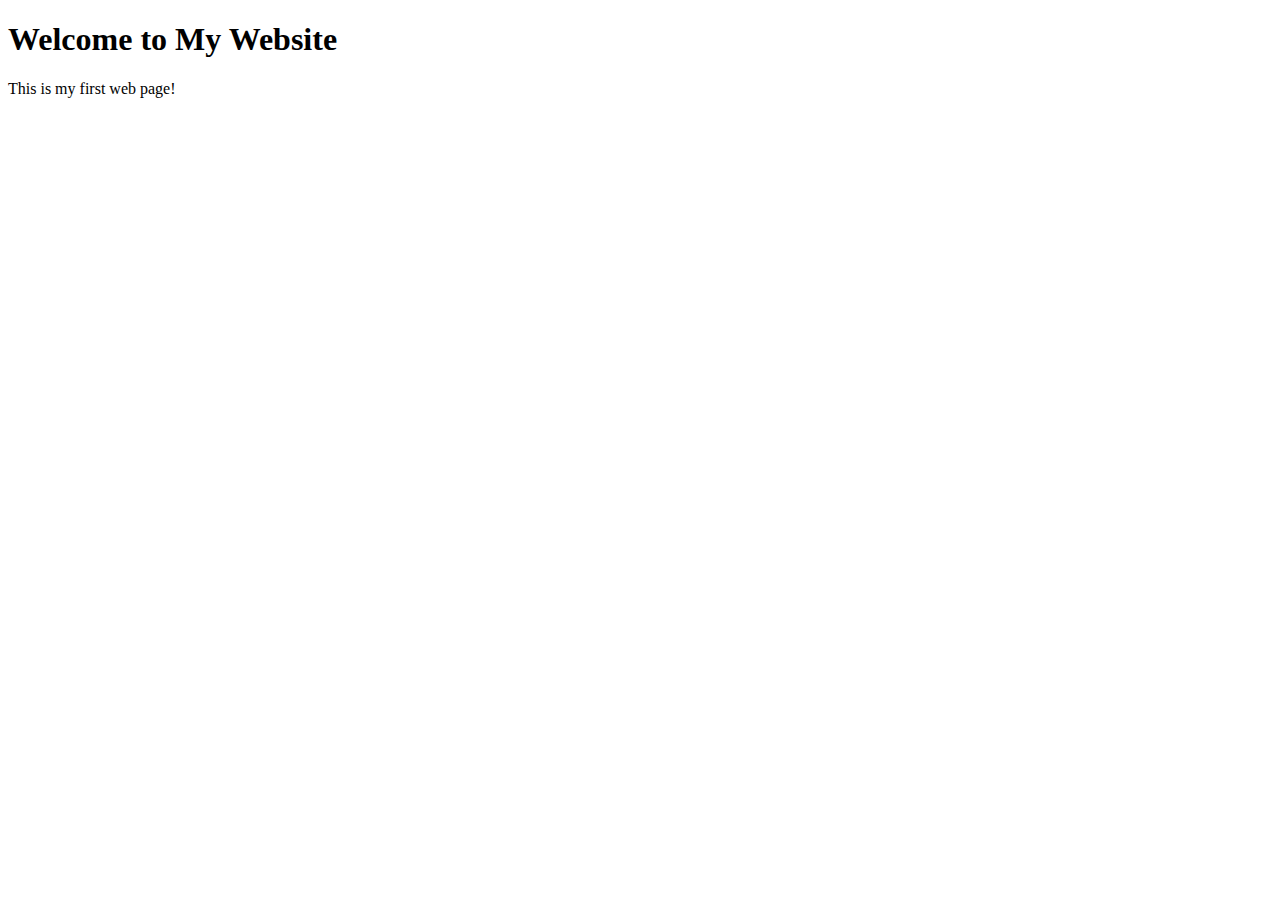
==== index.html @ 7c6dab46 "Add files via upload" ====
﻿<!DOCTYPE html>
<html lang="en">
<head>
    <meta charset="UTF-8">
    <meta name="viewport" content="width=device-width, initial-scale=1.0">
    <title>My Website</title>
</head>
<body>
    <h1>Welcome to My Website</h1>
    <p>This is my first web page!</p>
    <script src="Alert 1.js"></script>
</body>
</html>
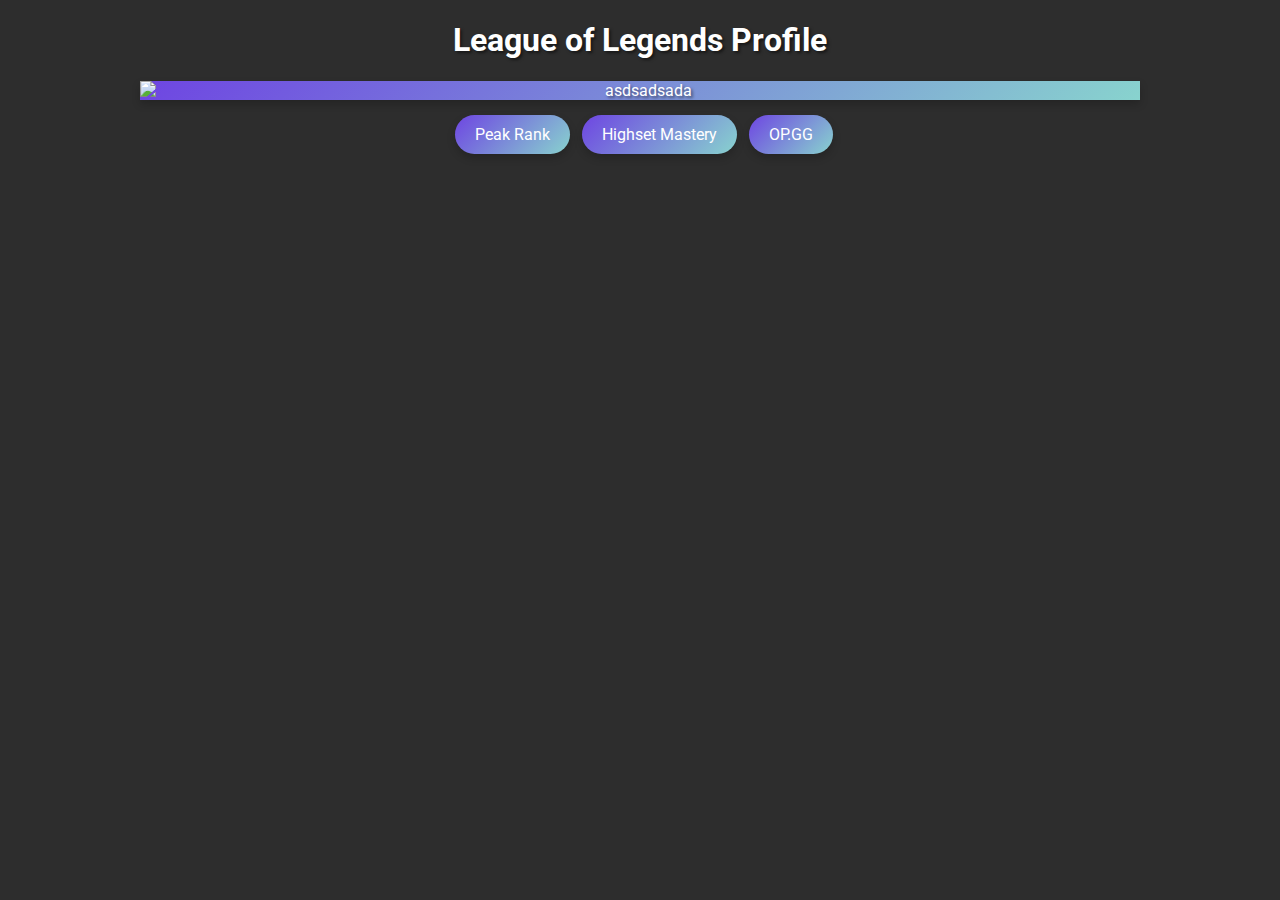
==== commit 00c6b22a: "Update index.html" ====
--- a/index.html
+++ b/index.html
@@ -1,13 +1,98 @@
-﻿<!DOCTYPE html>
+<!DOCTYPE html>
 <html lang="en">
 <head>
+
     <meta charset="UTF-8">
     <meta name="viewport" content="width=device-width, initial-scale=1.0">
-    <title>My Website</title>
+    <title>Xander's website</title>
+    <link href="https://fonts.googleapis.com/css2?family=Roboto:wght@400;700&display=swap" rel="stylesheet">
+
+    <style> 
+        body {
+            background-color: #2D2D2D; /* Dark gray background color */
+            color: white; /* Set text color to white for contrast */
+            font-family: 'Roboto', sans-serif; /* Apply the Google Font */
+            margin: 0; /* Remove default margin */
+            padding: 0; /* Remove default padding */
+            text-align: center; /* Center-align text and button */
+            background: linear-gradient(135deg,);
+            text-shadow: 2px 2px 3px rgba(0, 0, 0, 0.5);
+        }
+
+        /* Styles for the first image */
+        #img1 {
+            border-radius: 15px; /* Rounded edges */
+            width: 70%; /* Make image larger */
+            max-width: 400px; /* Limit maximum width */
+            height: auto; /* Maintain aspect ratio */
+            display: block; /* Ensure the image is a block element */
+            margin: 20px auto; /* Center the image and add margin */
+            background: linear-gradient(135deg, #6e45e2, #88d3ce); /* Keep gradient on active */
+            box-shadow: 0 4px 8px rgba(0, 0, 0, 0.2); /* Reset shadow on click */
+            transform: scale(1); /* Reset size on click */
+        }
+
+        /* Styles for the second image */
+        #img2 {
+            border-radius: 0px; /* No rounded edges */
+            width: 90%; /* Make image larger */
+            max-width: 1000px; /* Limit maximum width */
+            height: auto; /* Maintain aspect ratio */
+            display: block; /* Ensure the image is a block element */
+            margin: 10px auto; /* Center the image and add more margin */
+            background: linear-gradient(135deg, #6e45e2, #88d3ce); /* Keep gradient on active */
+            box-shadow: 0 4px 8px rgba(0, 0, 0, 0.2); /* Reset shadow on click */
+            transform: scale(1); /* Reset size on click */
+        }
+
+
+        button {
+            background: linear-gradient(135deg, #6e45e2, #88d3ce); /* Gradient background */
+            border: none; /* Remove default border */
+            color: white; /* Text color */
+            padding: 10px 20px; /* Padding inside the button */
+            font-size: 16px; /* Font size */
+            font-family: 'Roboto', sans-serif; /* Apply the Google Font to button */
+            border-radius: 25px; /* Rounded corners */
+            box-shadow: 0 4px 8px rgba(0, 0, 0, 0.2); /* Shadow effect */
+            cursor: pointer; /* Pointer cursor on hover */
+            transition: all 0.3s ease; /* Smooth transition effect */
+            margin-top: 5px; /* Add space above the button */
+            margin-bottom: 20px;
+            margin-left:8px;
+        }
+
+            button:hover {
+                background: linear-gradient(115deg, #88d3ce, #6e45e2); /* Inverse gradient on hover */
+                box-shadow: 0 6px 12px rgba(0, 0, 0, 0.3); /* Stronger shadow on hover */
+                transform: scale(1.05); /* Slightly enlarge the button */
+            }
+
+            button:active {
+                background: linear-gradient(135deg, #6e45e2, #88d3ce); /* Keep gradient on active */
+                box-shadow: 0 4px 8px rgba(0, 0, 0, 0.2); /* Reset shadow on click */
+                transform: scale(1); /* Reset size on click */s
+            }
+    </style>
 </head>
 <body>
-    <h1>Welcome to My Website</h1>
-    <p>This is my first web page!</p>
-    <script src="Alert 1.js"></script>
+
+    <!--Typogroaphy-->
+
+    <h1>League of Legends Profile</h1>
+
+    <!--Images-->
+
+    <img id="img2" src="Footages/Lol Profile.png" alt="asdsadsada">
+    <button type="button" onclick="alert('Diamond IV')">Peak Rank</button>
+    <button type="button" onclick="alert('Yasuo 1,102,256 Points⚔️')">Highset Mastery</button>
+    <a href="https://www.op.gg/summoners/euw/XANDER-BLADE?queue_type=SOLORANKED">
+        <button>OP.GG</button>
+    </a>
+
+    <!--scripts-->
+    <!--<script src="Scripts/Alert.js"></script>-->
+
+
 </body>
 </html>
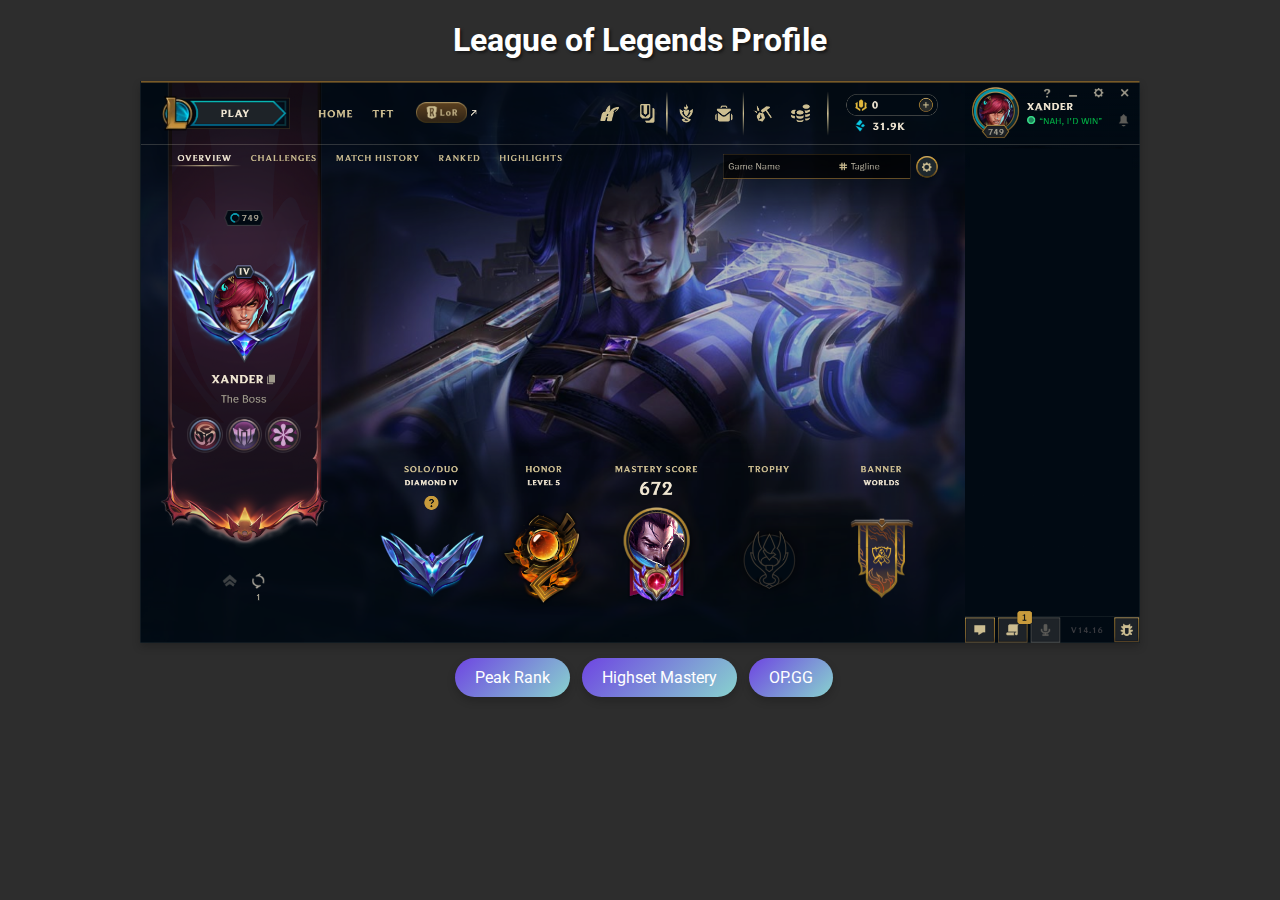
==== commit 938e2872: "Update index.html" ====
--- a/index.html
+++ b/index.html
@@ -83,7 +83,7 @@
 
     <!--Images-->
 
-    <img id="img2" src="Footages/Lol Profile.png" alt="asdsadsada">
+    <img id="img2" src="Lol Profile.png" alt="test">
     <button type="button" onclick="alert('Diamond IV')">Peak Rank</button>
     <button type="button" onclick="alert('Yasuo 1,102,256 Points⚔️')">Highset Mastery</button>
     <a href="https://www.op.gg/summoners/euw/XANDER-BLADE?queue_type=SOLORANKED">
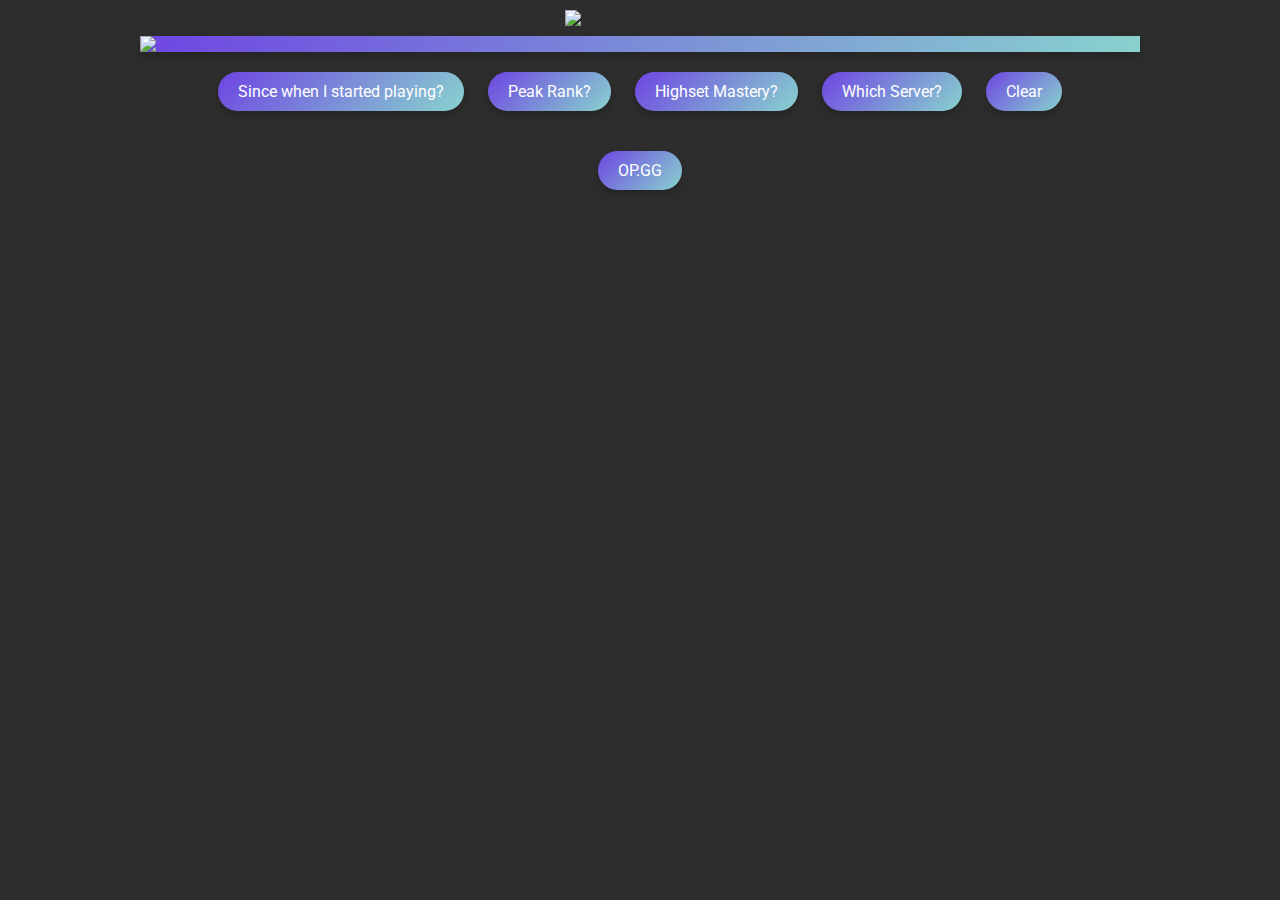
==== commit 4471974f: "Add files via upload" ====
--- a/index.html
+++ b/index.html
@@ -1,4 +1,4 @@
-<!DOCTYPE html>
+﻿<!DOCTYPE html>
 <html lang="en">
 <head>
 
@@ -12,28 +12,16 @@
             background-color: #2D2D2D; /* Dark gray background color */
             color: white; /* Set text color to white for contrast */
             font-family: 'Roboto', sans-serif; /* Apply the Google Font */
-            margin: 0; /* Remove default margin */
+            margin: auto; /* Remove default margin */
             padding: 0; /* Remove default padding */
             text-align: center; /* Center-align text and button */
             background: linear-gradient(135deg,);
             text-shadow: 2px 2px 3px rgba(0, 0, 0, 0.5);
         }
 
-        /* Styles for the first image */
-        #img1 {
-            border-radius: 15px; /* Rounded edges */
-            width: 70%; /* Make image larger */
-            max-width: 400px; /* Limit maximum width */
-            height: auto; /* Maintain aspect ratio */
-            display: block; /* Ensure the image is a block element */
-            margin: 20px auto; /* Center the image and add margin */
-            background: linear-gradient(135deg, #6e45e2, #88d3ce); /* Keep gradient on active */
-            box-shadow: 0 4px 8px rgba(0, 0, 0, 0.2); /* Reset shadow on click */
-            transform: scale(1); /* Reset size on click */
-        }
-
-        /* Styles for the second image */
-        #img2 {
+  
+        /* Styles for the image */
+        #img {
             border-radius: 0px; /* No rounded edges */
             width: 90%; /* Make image larger */
             max-width: 1000px; /* Limit maximum width */
@@ -45,6 +33,17 @@
             transform: scale(1); /* Reset size on click */
         }
 
+        #league {
+            border-radius: 0px; /* No rounded edges */
+            width: 90%; /* Make image larger */
+            max-width: 150px; /* Limit maximum width */
+            height: auto; /* Maintain aspect ratio */
+            display: block; /* Ensure the image is a block element */
+            margin: auto; /* Center the image and add more margin */
+            margin-bottom: 10px;
+            margin-top: 10px;
+            
+        }
 
         button {
             background: linear-gradient(135deg, #6e45e2, #88d3ce); /* Gradient background */
@@ -57,9 +56,10 @@
             box-shadow: 0 4px 8px rgba(0, 0, 0, 0.2); /* Shadow effect */
             cursor: pointer; /* Pointer cursor on hover */
             transition: all 0.3s ease; /* Smooth transition effect */
-            margin-top: 5px; /* Add space above the button */
-            margin-bottom: 20px;
-            margin-left:8px;
+            margin-top: 10px; /* Add space above the button */
+            margin-bottom: 10px;
+            margin-left: 10px;
+            margin-right: 10px;
         }
 
             button:hover {
@@ -77,22 +77,24 @@
 </head>
 <body>
 
-    <!--Typogroaphy-->
+    <!--<h1>League of Legends Profile</h1>-->
+    <img id="league" src="Footages/LoL_Logo_Flat_GOLD.png" />
+    <img id="img" src="Footages/Lol Profile.png">
 
-    <h1>League of Legends Profile</h1>
+    <button type="button" onclick="document.getElementById('line').innerHTML = 'Since Season 2020' ">Since when I started playing?</button>
+    <button type="button" onclick="document.getElementById('line').innerHTML = 'Diamond III'">Peak Rank?</button>
+    <button type="button" onclick="document.getElementById('line').innerText = 'Yasuo⚔️1,102,256 Points'">Highset Mastery?</button>
+    <button type="button" onclick="document.getElementById('line').innerText = 'Europe West (EUW)'">Which Server?</button>
+    <button type="button" onclick="document.getElementById('line').innerText = ''">Clear</button>
 
-    <!--Images-->
+    <h2 id="line"></h2>
 
-    <img id="img2" src="Lol Profile.png" alt="test">
-    <button type="button" onclick="alert('Diamond IV')">Peak Rank</button>
-    <button type="button" onclick="alert('Yasuo 1,102,256 Points⚔️')">Highset Mastery</button>
     <a href="https://www.op.gg/summoners/euw/XANDER-BLADE?queue_type=SOLORANKED">
         <button>OP.GG</button>
     </a>
 
-    <!--scripts-->
+
     <!--<script src="Scripts/Alert.js"></script>-->
-
 
 </body>
 </html>
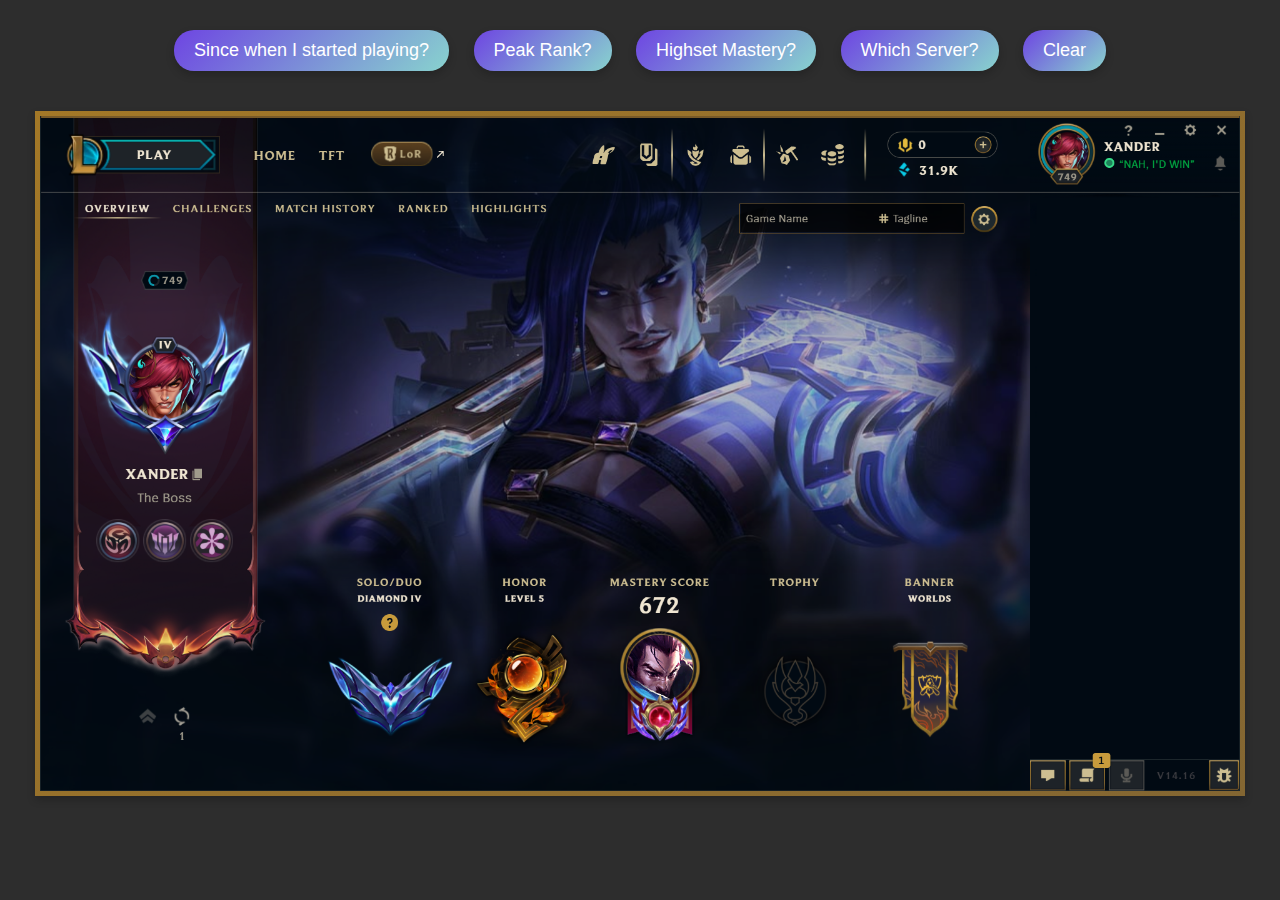
==== commit b35b3bdb: "Add files via upload" ====
--- a/index.html
+++ b/index.html
@@ -2,99 +2,23 @@
 <html lang="en">
 <head>
 
-    <meta charset="UTF-8">
-    <meta name="viewport" content="width=device-width, initial-scale=1.0">
-    <title>Xander's website</title>
-    <link href="https://fonts.googleapis.com/css2?family=Roboto:wght@400;700&display=swap" rel="stylesheet">
+     <title>Xander's website</title>
+     <link rel="stylesheet" href="Styles.css">
+     <link rel="icon" type="image/png" href="Images\Sett icon2.png">    
 
-    <style> 
-        body {
-            background-color: #2D2D2D; /* Dark gray background color */
-            color: white; /* Set text color to white for contrast */
-            font-family: 'Roboto', sans-serif; /* Apply the Google Font */
-            margin: auto; /* Remove default margin */
-            padding: 0; /* Remove default padding */
-            text-align: center; /* Center-align text and button */
-            background: linear-gradient(135deg,);
-            text-shadow: 2px 2px 3px rgba(0, 0, 0, 0.5);
-        }
-
-  
-        /* Styles for the image */
-        #img {
-            border-radius: 0px; /* No rounded edges */
-            width: 90%; /* Make image larger */
-            max-width: 1000px; /* Limit maximum width */
-            height: auto; /* Maintain aspect ratio */
-            display: block; /* Ensure the image is a block element */
-            margin: 10px auto; /* Center the image and add more margin */
-            background: linear-gradient(135deg, #6e45e2, #88d3ce); /* Keep gradient on active */
-            box-shadow: 0 4px 8px rgba(0, 0, 0, 0.2); /* Reset shadow on click */
-            transform: scale(1); /* Reset size on click */
-        }
-
-        #league {
-            border-radius: 0px; /* No rounded edges */
-            width: 90%; /* Make image larger */
-            max-width: 150px; /* Limit maximum width */
-            height: auto; /* Maintain aspect ratio */
-            display: block; /* Ensure the image is a block element */
-            margin: auto; /* Center the image and add more margin */
-            margin-bottom: 10px;
-            margin-top: 10px;
-            
-        }
-
-        button {
-            background: linear-gradient(135deg, #6e45e2, #88d3ce); /* Gradient background */
-            border: none; /* Remove default border */
-            color: white; /* Text color */
-            padding: 10px 20px; /* Padding inside the button */
-            font-size: 16px; /* Font size */
-            font-family: 'Roboto', sans-serif; /* Apply the Google Font to button */
-            border-radius: 25px; /* Rounded corners */
-            box-shadow: 0 4px 8px rgba(0, 0, 0, 0.2); /* Shadow effect */
-            cursor: pointer; /* Pointer cursor on hover */
-            transition: all 0.3s ease; /* Smooth transition effect */
-            margin-top: 10px; /* Add space above the button */
-            margin-bottom: 10px;
-            margin-left: 10px;
-            margin-right: 10px;
-        }
-
-            button:hover {
-                background: linear-gradient(115deg, #88d3ce, #6e45e2); /* Inverse gradient on hover */
-                box-shadow: 0 6px 12px rgba(0, 0, 0, 0.3); /* Stronger shadow on hover */
-                transform: scale(1.05); /* Slightly enlarge the button */
-            }
-
-            button:active {
-                background: linear-gradient(135deg, #6e45e2, #88d3ce); /* Keep gradient on active */
-                box-shadow: 0 4px 8px rgba(0, 0, 0, 0.2); /* Reset shadow on click */
-                transform: scale(1); /* Reset size on click */s
-            }
-    </style>
 </head>
 <body>
-
-    <!--<h1>League of Legends Profile</h1>-->
-    <img id="league" src="Footages/LoL_Logo_Flat_GOLD.png" />
-    <img id="img" src="Footages/Lol Profile.png">
-
-    <button type="button" onclick="document.getElementById('line').innerHTML = 'Since Season 2020' ">Since when I started playing?</button>
+ 
+    <button type="button" onclick="document.getElementById('line').innerHTML = 'Since Season 2020'">Since when I started playing?</button>
     <button type="button" onclick="document.getElementById('line').innerHTML = 'Diamond III'">Peak Rank?</button>
     <button type="button" onclick="document.getElementById('line').innerText = 'Yasuo⚔️1,102,256 Points'">Highset Mastery?</button>
     <button type="button" onclick="document.getElementById('line').innerText = 'Europe West (EUW)'">Which Server?</button>
     <button type="button" onclick="document.getElementById('line').innerText = ''">Clear</button>
-
     <h2 id="line"></h2>
 
-    <a href="https://www.op.gg/summoners/euw/XANDER-BLADE?queue_type=SOLORANKED">
-        <button>OP.GG</button>
+    <a 
+     href="https://www.op.gg/summoners/euw/XANDER-BLADE?queue_type=SOLORANKED" target="_blank">
+        <img id="img2" src="Images\Lol Profile.png" alt="OP.GG">
     </a>
 
-
-    <!--<script src="Scripts/Alert.js"></script>-->
-
-</body>
-</html>
+</body>--- a/Styles.css
+++ b/Styles.css
@@ -0,0 +1,73 @@
+body {
+    background-color: #2D2D2D;
+    color: #ffffff;
+    font-family: 'Roboto', sans-serif;
+    margin: 0;
+    padding: 0;
+    text-align: center;
+    text-shadow: 2px 2px 2px rgb(0, 0, 0);
+}
+
+#img {
+    width: 90%;
+    max-width: 1000px;
+    height: auto;
+    display: block;
+    margin: 10px auto;
+    background: linear-gradient(135deg, #6e45e2, #88d3ce);
+    box-shadow: 0 4px 8px rgba(0, 0, 0, 0.2);
+    transform: scale(1);
+}
+
+#img2 {
+    background: linear-gradient(135deg, #a37827, #836632);
+    width: 100%;
+    max-width: 1200px;
+    color: white;
+    padding: 5px 5px;
+    border-radius: 0px;
+    box-shadow: 0 4px 8px rgba(0, 0, 0, 0.2);
+    cursor: pointer;
+    transition: all 0.3s ease;
+    margin: 10px;
+}
+
+#img2:hover {
+    background: linear-gradient(115deg, #dffffd, #685f48);
+    box-shadow: 0 6px 12px rgba(0, 0, 0, 0.3);
+    transform: scale(1.05);
+}
+
+#img2:active {
+    background: linear-gradient(135deg, #bdb03b, #997e24);
+    box-shadow: 0 4px 8px rgba(0, 0, 0, 0.2);
+    transform: scale(1);
+}
+
+
+button {
+    background: linear-gradient(135deg, #6e45e2, #88d3ce);
+    border: none;
+    color: white;
+    padding: 10px 20px;
+    font-size: 18px;
+    font-family: 'Roboto', sans-serif;
+    border-radius: 20px;
+    box-shadow: 0 4px 8px rgba(0, 0, 0, 0.2);
+    cursor: pointer;
+    transition: all 0.3s ease;
+    margin: 10px;
+    margin-top: 30px;
+}
+
+button:hover {
+    background: linear-gradient(115deg, #88d3ce, #6e45e2);
+    box-shadow: 0 6px 12px rgba(0, 0, 0, 0.3);
+    transform: scale(1.05);
+}
+
+button:active {
+    background: linear-gradient(135deg, #6e45e2, #88d3ce);
+    box-shadow: 0 4px 8px rgba(0, 0, 0, 0.2);
+    transform: scale(1);
+}
